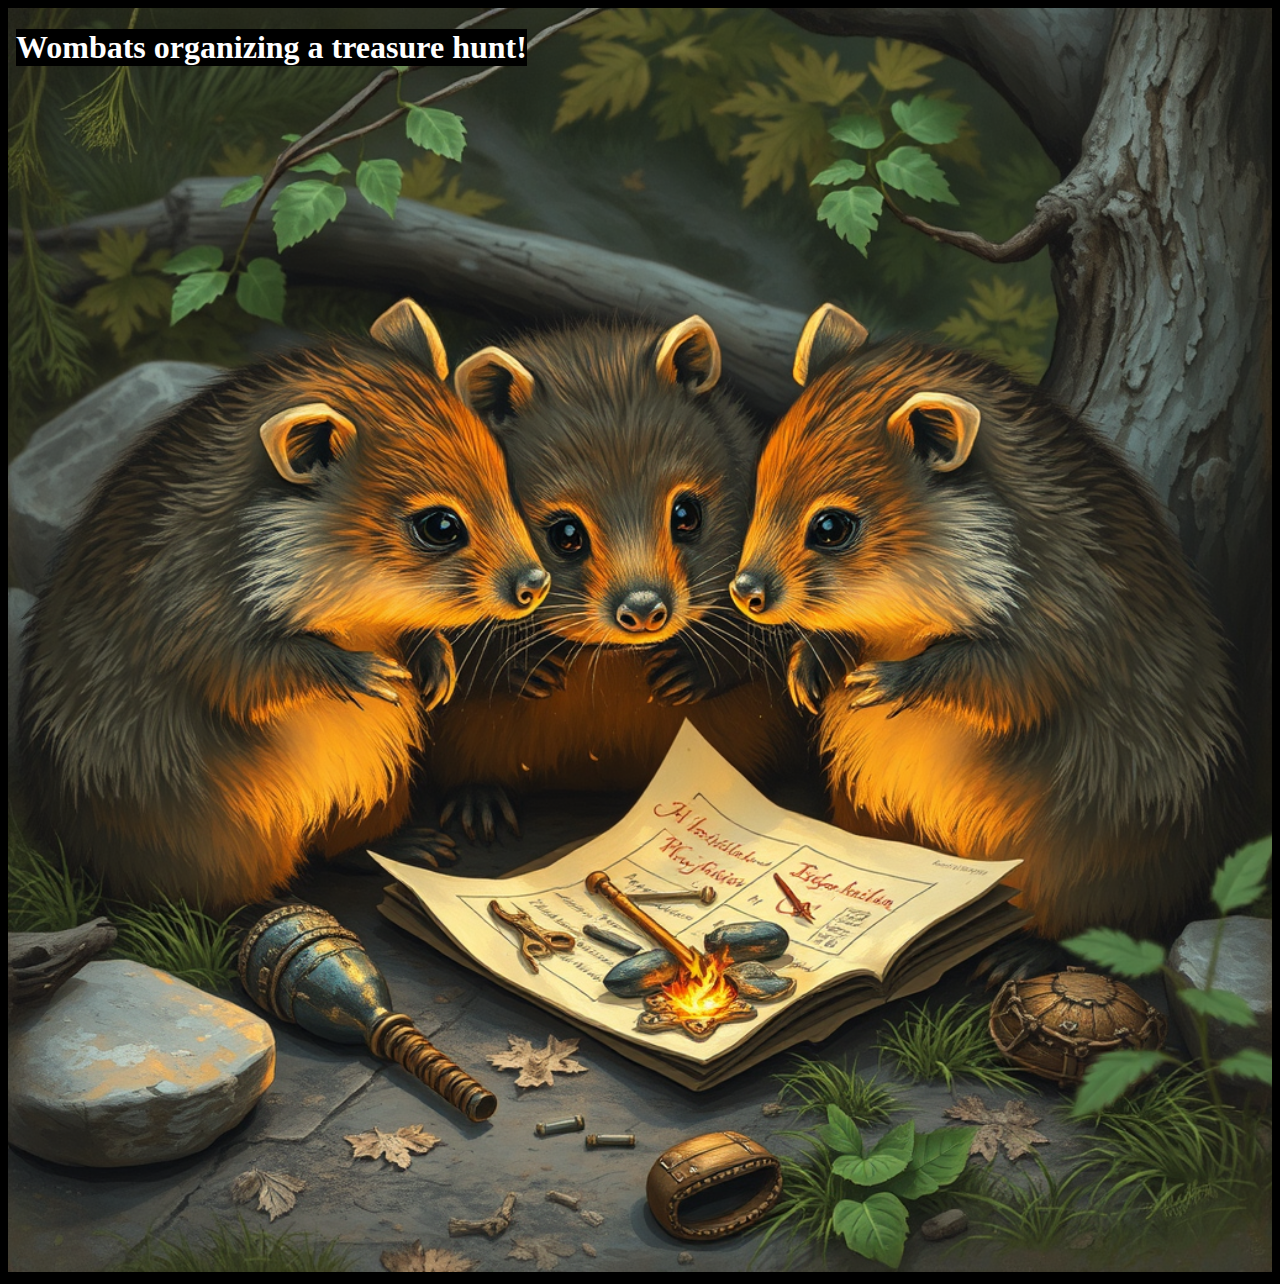
==== index.html @ 21701917 "commit init" ====
<!DOCTYPE html>
<html lang="en">
<head>
    <meta charset="UTF-8">
    <meta name="viewport" content="width=device-width, initial-scale=1.0">
    <title>Document</title>
    <link rel="stylesheet" href="style.css">
</head>
<body>
    <script src="index.js"></script>
    <div>
        <img src="/Wombats organiz1.png" alt="Wombats organiz1" style="width: 100%;">
        <div class="top-left">
            <h1>
                Wombats organizing a treasure hunt!
            </h1>
        </div>
    </div>
</body>
</html>
---- style.css ----
.top-left {
    position: absolute;
    top: 8px;
    left: 16px;
  }
  body{
    background-color: black;
  }
  h1{
    color: white;
    background-color: black;
  }
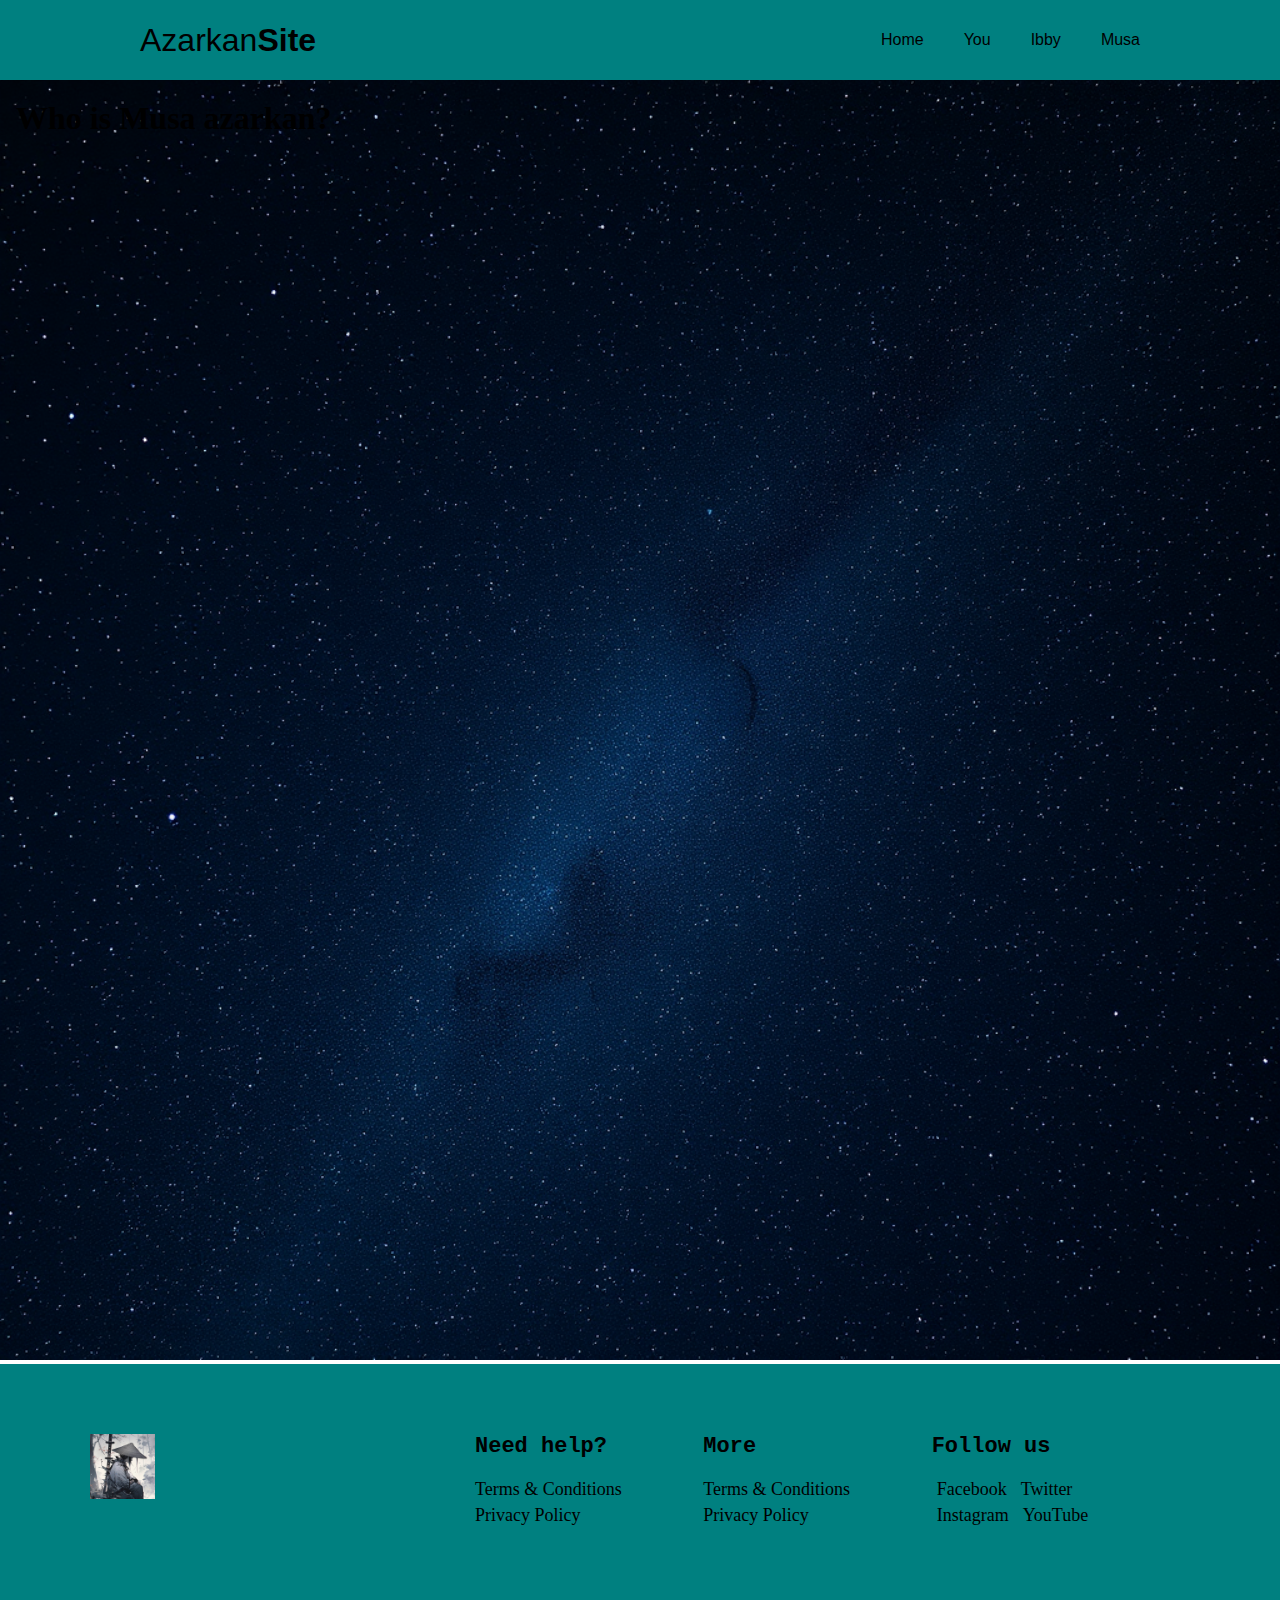
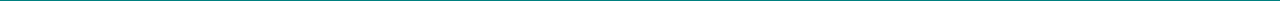
==== commit c2f9aec2: "a big update" ====
--- a/index.html
+++ b/index.html
@@ -5,15 +5,54 @@
     <meta name="viewport" content="width=device-width, initial-scale=1.0">
     <title>Document</title>
     <link rel="stylesheet" href="style.css">
+    <script src="index.js"></script>
 </head>
 <body>
-    <script src="index.js"></script>
+    <div class="header">
+        <div class="inner-header">
+            <div class="header-logo">
+                <h1>Azarkan<span>Site</span></h1>
+            </div>
+
+            <lu class="na">
+                <a href=""><li>Home</li></a>
+                <a href=""><li>You</li></a>
+                <a href=""><li>Ibby</li></a>
+                <a href=""><li>Musa</li></a>
+            </lu>
+        </div>
+    </div>
     <div>
-        <img src="/Wombats organiz1.png" alt="Wombats organiz1" style="width: 100%;">
+        <img src="/Space.png" alt="Wombats organiz1" style="width: 100%;">
         <div class="top-left">
-            <h1>
-                Wombats organizing a treasure hunt!
-            </h1>
+            <h1>Who is Musa azarkan?</h1>
+        </div>
+    </div>
+    <div class="footer">
+        <div class="inner-footer">
+            <div class="footer-logo">
+                <img src="/Musa.jpg" alt="space">
+            </div>
+
+            <div class="footer-2">
+                <h1>Need help?</h1>
+                <a href="">Terms &amp; Conditions</a>
+                <a href="">Privacy Policy</a>
+            </div>
+
+            <div class="footer-2">
+                <h1>More</h1>
+                <a href="">Terms &amp; Conditions</a>
+                <a href="">Privacy Policy</a>
+            </div>
+
+            <div class="footer-2">
+                <h1>Follow us</h1>
+                <li><a href="https://www.facebook.com/share/uGExGtoZ5u65TFUT/?mibextid=LQQJ4d">Facebook</a></li>
+                <li><a href="https://x.com/musa_azark?s=21">Twitter</a></li>
+                <li><a href="https://www.instagram.com/akhi.m.u.s.a?igsh=eGk3MWEyMmU3MWd5&utm_source=qr">Instagram</i></a></li>
+                <li><a href="https://youtube.com/@akhimusa?si=KzxWe0s3WX2rZna1">YouTube</a></li>
+            </div>
         </div>
     </div>
 </body>
--- a/style.css
+++ b/style.css
@@ -1,12 +1,136 @@
+*{
+  margin: 0;
+  padding: 0;
+  list-style: none;
+  text-decoration: none;
+}
+.header{
+  width: 100%;
+  height: 80px;
+  display: block;
+  background-color: teal;
+}
+.inner-header{
+  width: 1000px;
+  height: 100%;
+  display: block;
+  margin: 0 auto;
+}
+.header-logo{
+  height: 100%;
+  display: table;
+  float: left;
+}
+.header-logo h1{
+  color: rgb(0, 0, 0);
+  height: 100%;
+  display: table-cell;
+  vertical-align: middle;
+  font-family: 'Gill Sans', 'Gill Sans MT', Calibri, 'Trebuchet MS', sans-serif;
+  font-size: 32px;
+  font-weight: 400;
+}
+.header-logo h1 span{
+  font-weight: 900;
+}
+.na{
+  float: right;
+  height: 100%;
+}
+.na a{
+  height: 100%;
+  display: table;
+  float: left;
+  padding: 0px 20px;
+}
+.na a:last-child{
+  padding-right: 0;
+}
+.na a li{
+  display: table-cell;
+  vertical-align: middle;
+  height: 100%;
+  color: rgb(0, 0, 0);
+  font-family: Verdana, Geneva, Tahoma, sans-serif;
+  font-size: 16px;
+}
+.footer{
+  width: 100vw;
+  display: block;
+  overflow: hidden;
+  padding: 70px 0px;
+  box-sizing: border-box;
+  background-color: teal;
+}
+.inner-footer{
+  display: block;
+  margin: 0 auto;
+  width: 1100px;
+  height: 100%;
+}
+.inner-footer .footer-logo{
+  width: 35%;
+  float: left;
+  height: 100%;
+  display: block;
+}
+.inner-footer .footer-logo img{
+  width: 65px;
+  height: auto;
+}
+.inner-footer .footer-2{
+  width: calc(21.6666666667% - 20px);
+  margin-right: 10px;
+  float: left;
+  height: 100%;
+}
+.inner-footer .footer-2:last-child{
+  margin-right: 0;
+}
+.inner-footer .footer-2 h1{
+  font-family: 'Courier New', Courier, monospace;
+  font-size: 22px;
+  color: black;
+  display: block;
+  width: 100%;
+  margin-bottom: 20px;
+}
+.inner-footer .footer-2 a{
+  font-family: 'Times New Roman', Times, serif;
+  font-size: 18px;
+  color: rgb(0, 0, 0);
+  display: block;
+  font-weight: 200;
+  width: 100%;
+  padding-bottom: 5px;
+}
+.inner-footer .footer-2 li{
+  display: inline-block;
+  padding: 0 5px;
+  font-size: 20px;
+}
+.inner-footer .footer-2 span{
+  color: rgb(0, 0, 0);
+  font-family: Arial, Helvetica, sans-serif;
+  font-size: 16px;
+  font-weight: 200;
+  display: block;
+  width: 100%;
+  padding: 20px;
+}
+@media (max-width: 600px){
+  .footer .inner-footer{
+    width: 90%;
+  }
+
+  .inner-footer .footer-logo,
+  .inner-footer .footer-2{
+    width: 100%;
+    margin-bottom: 30px;
+  }
+}
 .top-left {
-    position: absolute;
-    top: 8px;
-    left: 16px;
-  }
-  body{
-    background-color: black;
-  }
-  h1{
-    color: white;
-    background-color: black;
-  }+  position: absolute;
+  top: 100px;
+  left: 16px;
+}
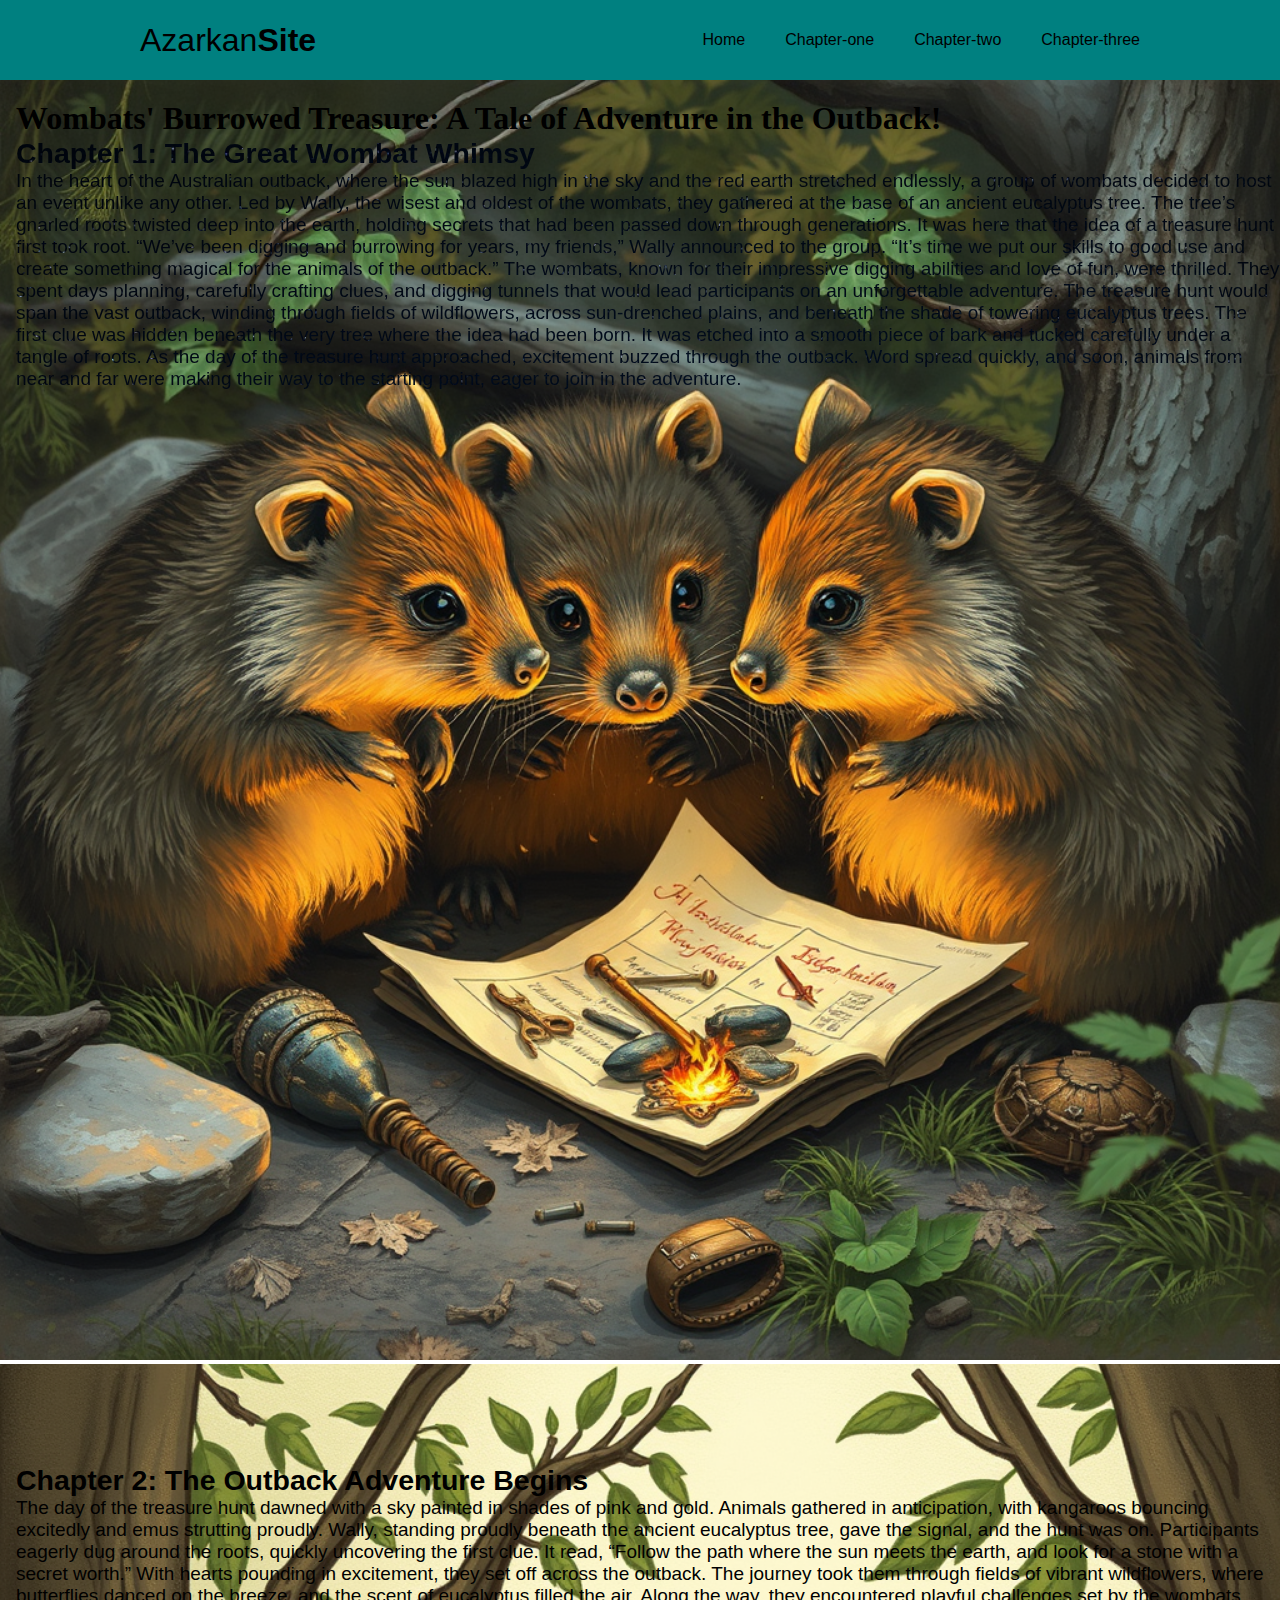
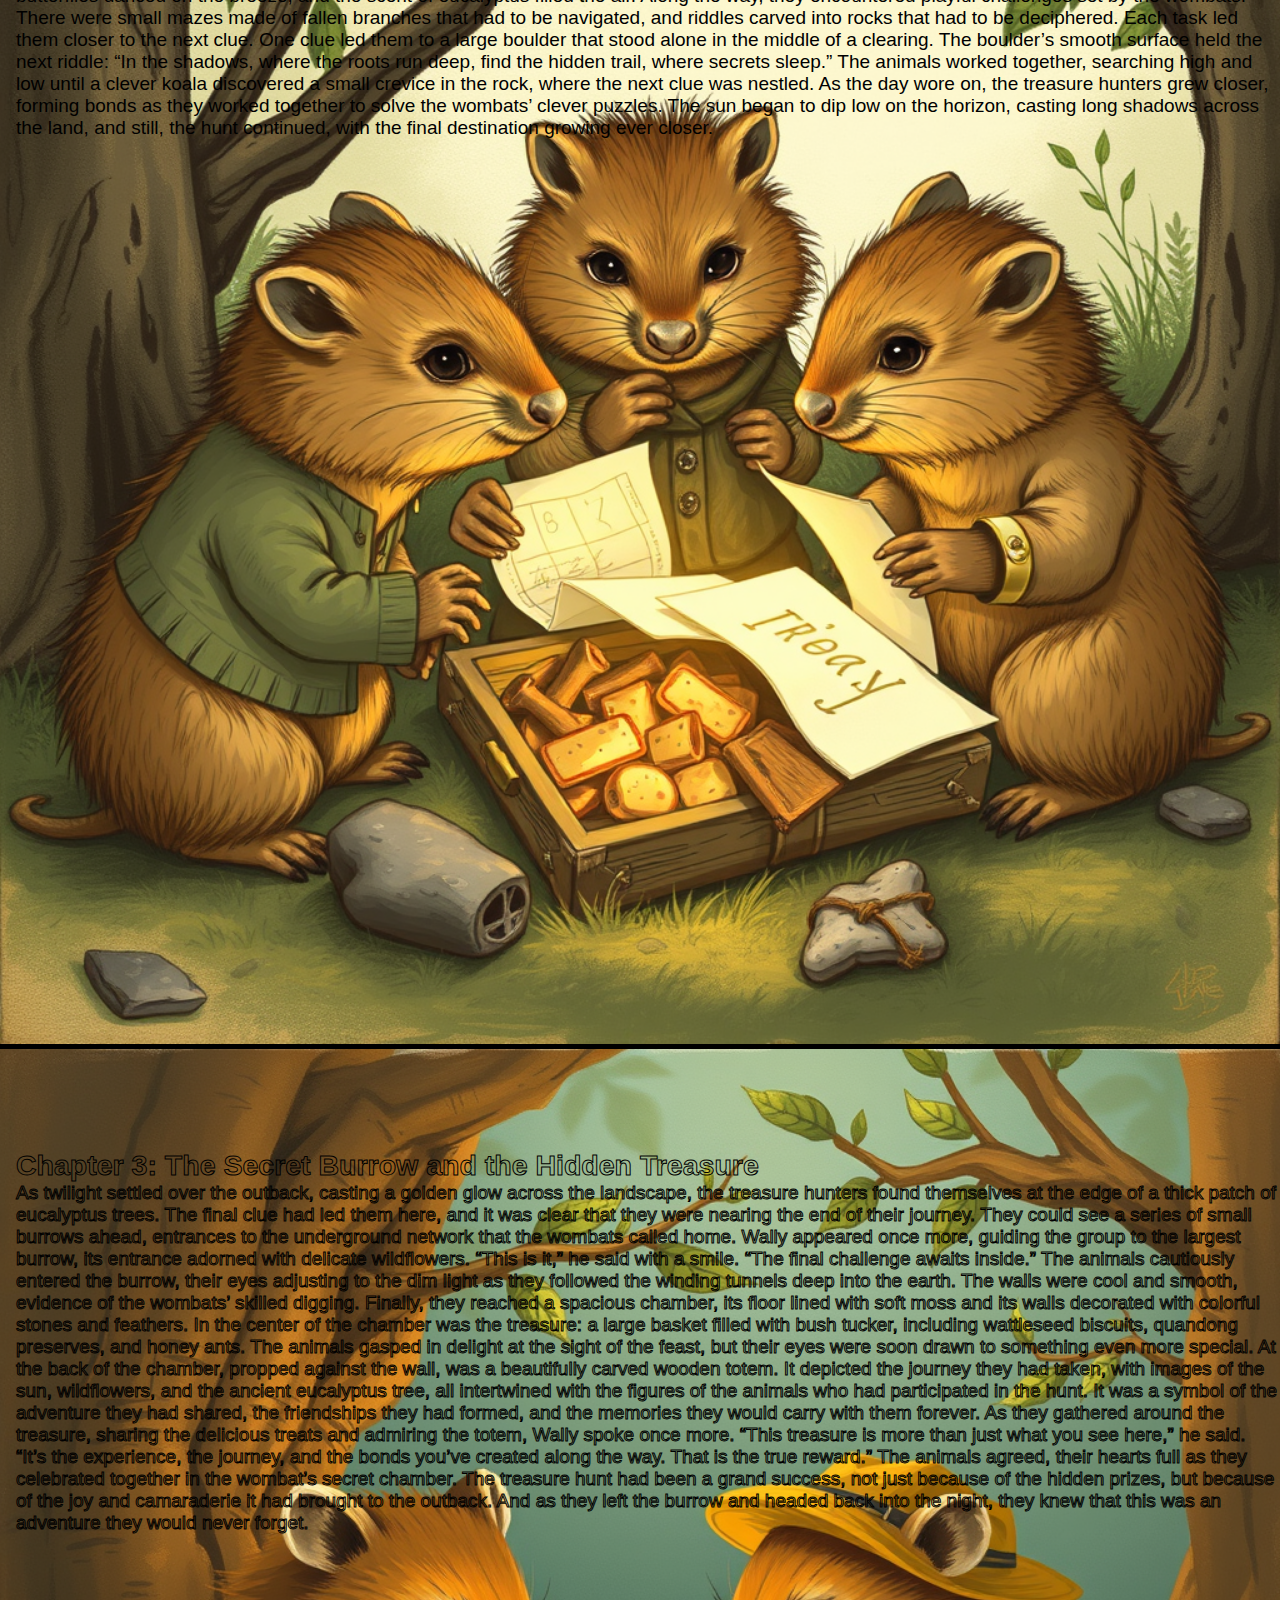
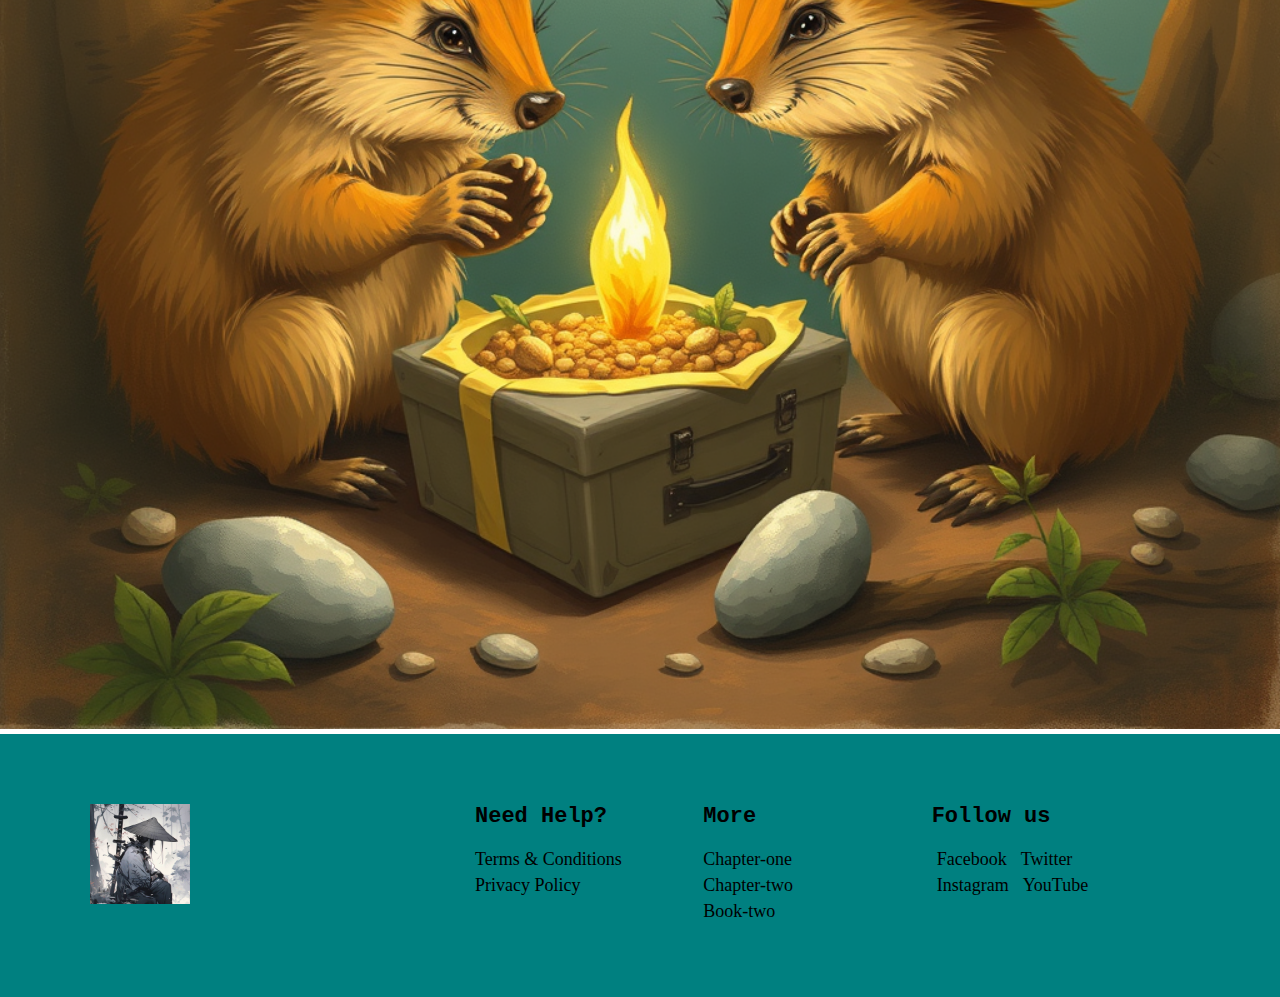
==== commit ebe0ca67: "Final" ====
--- a/index.html
+++ b/index.html
@@ -15,35 +15,88 @@
             </div>
 
             <lu class="na">
-                <a href=""><li>Home</li></a>
-                <a href=""><li>You</li></a>
-                <a href=""><li>Ibby</li></a>
-                <a href=""><li>Musa</li></a>
+                <a href="#top"><li>Home</li></a>
+                <a href="#Chapter-one"><li>Chapter-one</li></a>
+                <a href="#Chapter-two"><li>Chapter-two</li></a>
+                <a href="#Chapter-three"><li>Chapter-three</li></a>
             </lu>
         </div>
     </div>
     <div>
-        <img src="/Space.png" alt="Wombats organiz1" style="width: 100%;">
-        <div class="top-left">
-            <h1>Who is Musa azarkan?</h1>
+        <img src="Wombats organiz1.png" alt="Wombats organiz1" style="width: 100%;">
+        <div class="top">
+            <h1>Wombats' Burrowed Treasure: A Tale of Adventure in the Outback!</h1>
+            <div id="Chapter-one">
+                <h2>
+                    Chapter 1: The Great Wombat Whimsy
+                </h2>
+                <p>In the heart of the Australian outback, where the sun blazed high in the sky and the red earth stretched endlessly, a group of wombats decided to host an event unlike any other. Led by Wally, the wisest and oldest of the wombats, they gathered at the base of an ancient eucalyptus tree. The tree’s gnarled roots twisted deep into the earth, holding secrets that had been passed down through generations. It was here that the idea of a treasure hunt first took root.
+    
+                    “We’ve been digging and burrowing for years, my friends,” Wally announced to the group. “It’s time we put our skills to good use and create something magical for the animals of the outback.”
+                    
+                    The wombats, known for their impressive digging abilities and love of fun, were thrilled. They spent days planning, carefully crafting clues, and digging tunnels that would lead participants on an unforgettable adventure. The treasure hunt would span the vast outback, winding through fields of wildflowers, across sun-drenched plains, and beneath the shade of towering eucalyptus trees.
+                    
+                    The first clue was hidden beneath the very tree where the idea had been born. It was etched into a smooth piece of bark and tucked carefully under a tangle of roots. As the day of the treasure hunt approached, excitement buzzed through the outback. Word spread quickly, and soon, animals from near and far were making their way to the starting point, eager to join in the adventure.</p>
+            </div>
+        </div>
+    </div>
+    <div id="Chapter-two">
+        <img src="Wombats organiz2.png" alt="Wombats organiz1" style="width: 100%;">
+        <div class="mid">
+            <h2>
+                Chapter 2: The Outback Adventure Begins
+            </h2>
+            <p>The day of the treasure hunt dawned with a sky painted in shades of pink and gold. Animals gathered in anticipation, with kangaroos bouncing excitedly and emus strutting proudly. Wally, standing proudly beneath the ancient eucalyptus tree, gave the signal, and the hunt was on.
+    
+                Participants eagerly dug around the roots, quickly uncovering the first clue. It read, “Follow the path where the sun meets the earth, and look for a stone with a secret worth.” With hearts pounding in excitement, they set off across the outback.
+                
+                The journey took them through fields of vibrant wildflowers, where butterflies danced on the breeze, and the scent of eucalyptus filled the air. Along the way, they encountered playful challenges set by the wombats. There were small mazes made of fallen branches that had to be navigated, and riddles carved into rocks that had to be deciphered. Each task led them closer to the next clue.
+                
+                One clue led them to a large boulder that stood alone in the middle of a clearing. The boulder’s smooth surface held the next riddle: “In the shadows, where the roots run deep, find the hidden trail, where secrets sleep.” The animals worked together, searching high and low until a clever koala discovered a small crevice in the rock, where the next clue was nestled.
+                
+                As the day wore on, the treasure hunters grew closer, forming bonds as they worked together to solve the wombats’ clever puzzles. The sun began to dip low on the horizon, casting long shadows across the land, and still, the hunt continued, with the final destination growing ever closer.</p>
+        </div>
+    </div>
+    <div>
+        <div id="Chapter-three">
+            <img src="Wombats organiz3.png" alt="Wombats organiz1" style="width: 100%;">
+            <div class="bot">
+                <h2>
+                    Chapter 3: The Secret Burrow and the Hidden Treasure
+                </h2>
+                <p>As twilight settled over the outback, casting a golden glow across the landscape, the treasure hunters found themselves at the edge of a thick patch of eucalyptus trees. The final clue had led them here, and it was clear that they were nearing the end of their journey. They could see a series of small burrows ahead, entrances to the underground network that the wombats called home.
+    
+                    Wally appeared once more, guiding the group to the largest burrow, its entrance adorned with delicate wildflowers. “This is it,” he said with a smile. “The final challenge awaits inside.”
+                    
+                    The animals cautiously entered the burrow, their eyes adjusting to the dim light as they followed the winding tunnels deep into the earth. The walls were cool and smooth, evidence of the wombats’ skilled digging. Finally, they reached a spacious chamber, its floor lined with soft moss and its walls decorated with colorful stones and feathers.
+                    
+                    In the center of the chamber was the treasure: a large basket filled with bush tucker, including wattleseed biscuits, quandong preserves, and honey ants. The animals gasped in delight at the sight of the feast, but their eyes were soon drawn to something even more special.
+                    
+                    At the back of the chamber, propped against the wall, was a beautifully carved wooden totem. It depicted the journey they had taken, with images of the sun, wildflowers, and the ancient eucalyptus tree, all intertwined with the figures of the animals who had participated in the hunt. It was a symbol of the adventure they had shared, the friendships they had formed, and the memories they would carry with them forever.
+                    
+                    As they gathered around the treasure, sharing the delicious treats and admiring the totem, Wally spoke once more. “This treasure is more than just what you see here,” he said. “It’s the experience, the journey, and the bonds you’ve created along the way. That is the true reward.”
+                    
+                    The animals agreed, their hearts full as they celebrated together in the wombat’s secret chamber. The treasure hunt had been a grand success, not just because of the hidden prizes, but because of the joy and camaraderie it had brought to the outback. And as they left the burrow and headed back into the night, they knew that this was an adventure they would never forget.</p>
+            </div>
         </div>
     </div>
     <div class="footer">
         <div class="inner-footer">
             <div class="footer-logo">
-                <img src="/Musa.jpg" alt="space">
+                <img src="/Musa.jpg" alt="Musa">
             </div>
 
             <div class="footer-2">
-                <h1>Need help?</h1>
-                <a href="">Terms &amp; Conditions</a>
-                <a href="">Privacy Policy</a>
+                <h1>Need Help?</h1>
+                <a href="/Terms & Conditions.html">Terms &amp; Conditions</a>
+                <a href="/Privacy Policy.html">Privacy Policy</a>
             </div>
-
+            
             <div class="footer-2">
                 <h1>More</h1>
-                <a href="">Terms &amp; Conditions</a>
-                <a href="">Privacy Policy</a>
+                <a href="#Chapter-one">Chapter-one</a>
+                <a href="#Chapter-two">Chapter-two</a>
+                <a href="#Chapter-two">Book-two</a>
             </div>
 
             <div class="footer-2">
--- a/style.css
+++ b/style.css
@@ -3,6 +3,9 @@
   padding: 0;
   list-style: none;
   text-decoration: none;
+}
+html{
+  scroll-behavior: smooth;
 }
 .header{
   width: 100%;
@@ -75,7 +78,7 @@
   display: block;
 }
 .inner-footer .footer-logo img{
-  width: 65px;
+  width: 100px;
   height: auto;
 }
 .inner-footer .footer-2{
@@ -129,8 +132,44 @@
     margin-bottom: 30px;
   }
 }
-.top-left {
+.top {
   position: absolute;
   top: 100px;
   left: 16px;
 }
+#Chapter-one{
+  position: relative;
+  font-family: 'Franklin Gothic Medium', 'Arial Narrow', Arial, sans-serif;
+  font-size: 19px;
+  background-image: url(Space.png);
+  background-size: cover;
+  background-clip: text;
+  color: transparent;
+}
+#Chapter-two{
+  .mid{
+    position: absolute;
+  top: 100px;
+  left: 16px;
+  }
+  position: relative;
+  font-family: 'Franklin Gothic Medium', 'Arial Narrow', Arial, sans-serif;
+  font-size: 19px;
+  background-color: black;
+}
+#Chapter-three{
+  .bot{
+    position: absolute;
+  top: 100px;
+  left: 16px;
+  }
+  position: relative;
+  font-family: 'Franklin Gothic Medium', 'Arial Narrow', Arial, sans-serif;
+  font-size: 19px;
+  color: transparent;
+  -webkit-text-stroke: 1px black;
+}
+.inner-header .header-logo img{
+  width: 50px;
+  height: auto;
+}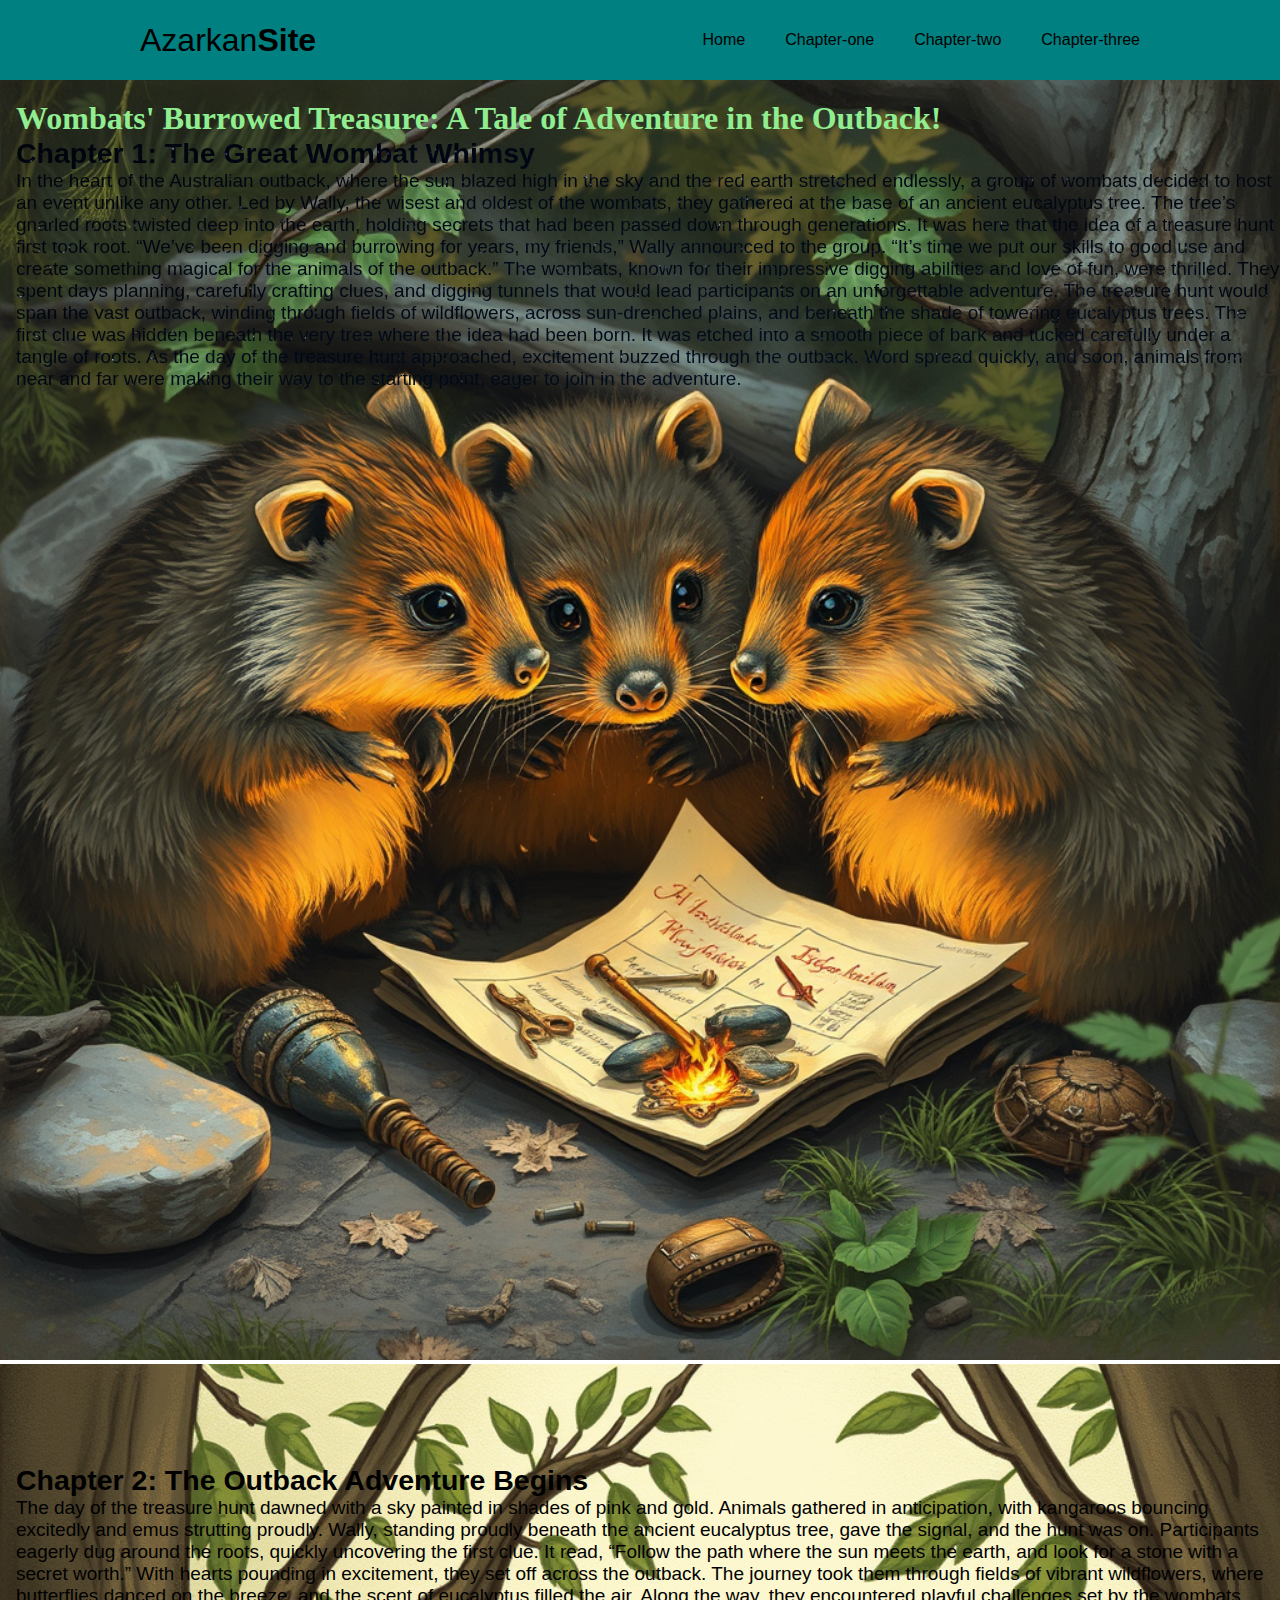
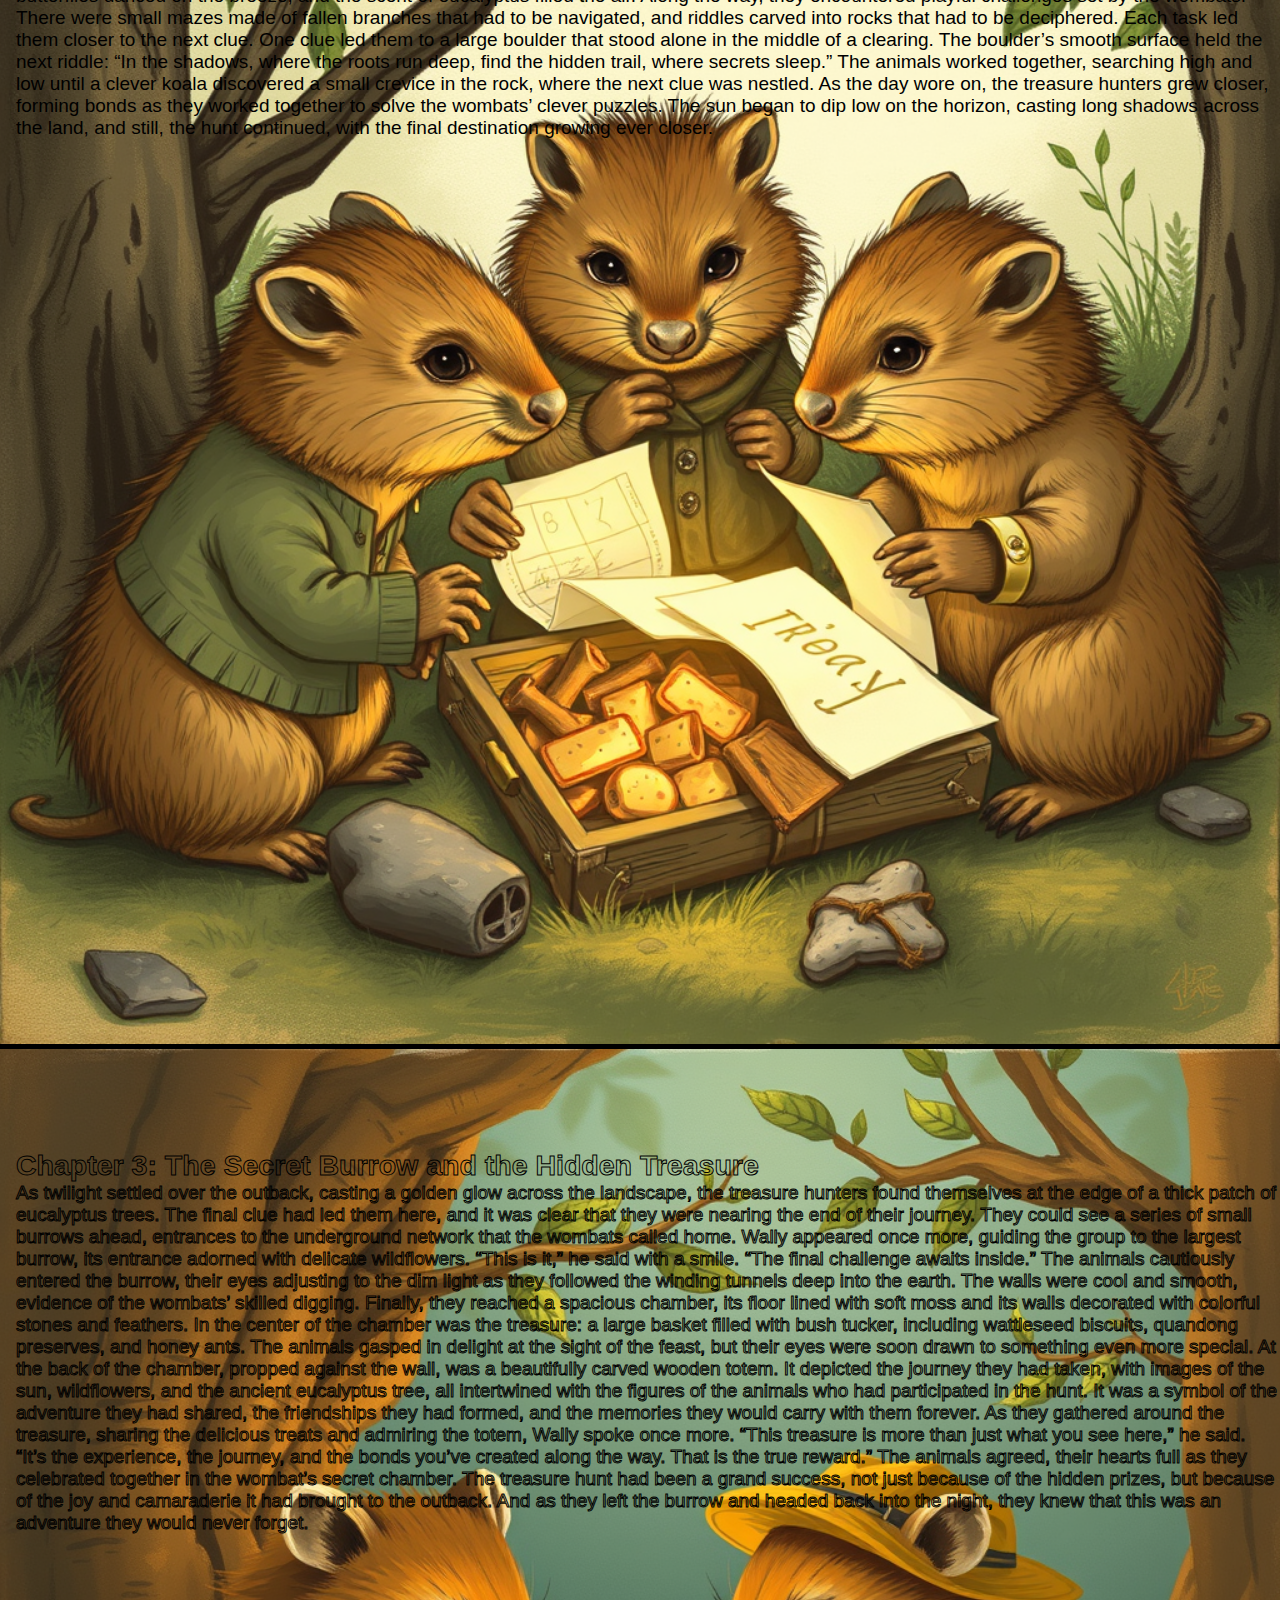
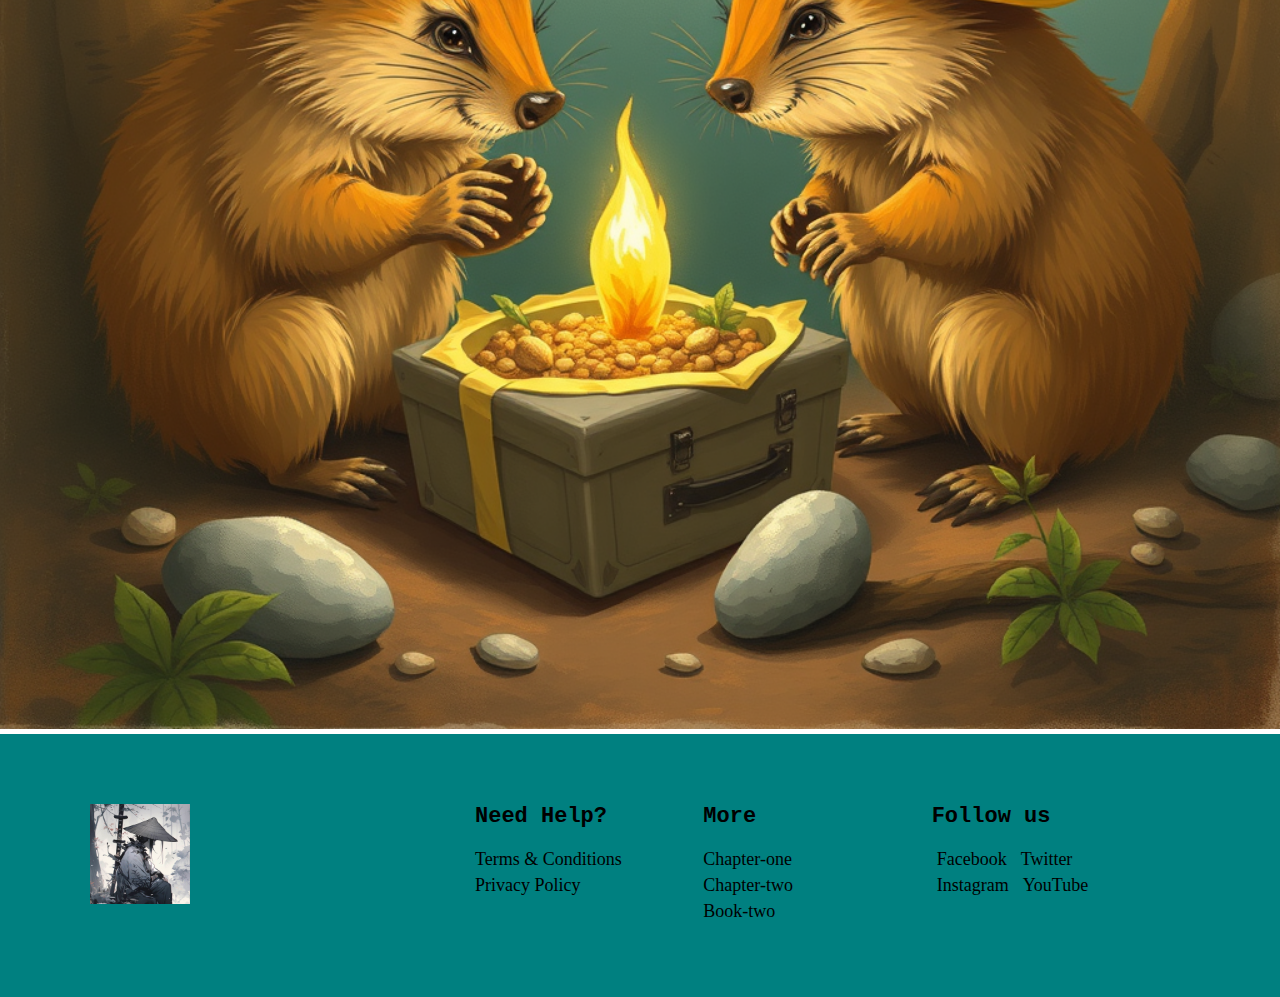
==== commit b4ddc396: "final" ====
--- a/index.html
+++ b/index.html
@@ -5,6 +5,7 @@
     <meta name="viewport" content="width=device-width, initial-scale=1.0">
     <title>Document</title>
     <link rel="stylesheet" href="style.css">
+    <link rel="stylesheet" href="pseudo.css">
     <script src="index.js"></script>
 </head>
 <body>
@@ -25,7 +26,7 @@
     <div>
         <img src="Wombats organiz1.png" alt="Wombats organiz1" style="width: 100%;">
         <div class="top">
-            <h1>Wombats' Burrowed Treasure: A Tale of Adventure in the Outback!</h1>
+            <h1 class="yup">Wombats' Burrowed Treasure: A Tale of Adventure in the Outback!</h1>
             <div id="Chapter-one">
                 <h2>
                     Chapter 1: The Great Wombat Whimsy
--- a/style.css
+++ b/style.css
@@ -172,4 +172,7 @@
 .inner-header .header-logo img{
   width: 50px;
   height: auto;
+}
+.yup{
+  color: lightgreen;
 }--- a/pseudo.css
+++ b/pseudo.css
@@ -0,0 +1,4 @@
+::selection{
+    color: black;
+    background-color: red;
+  }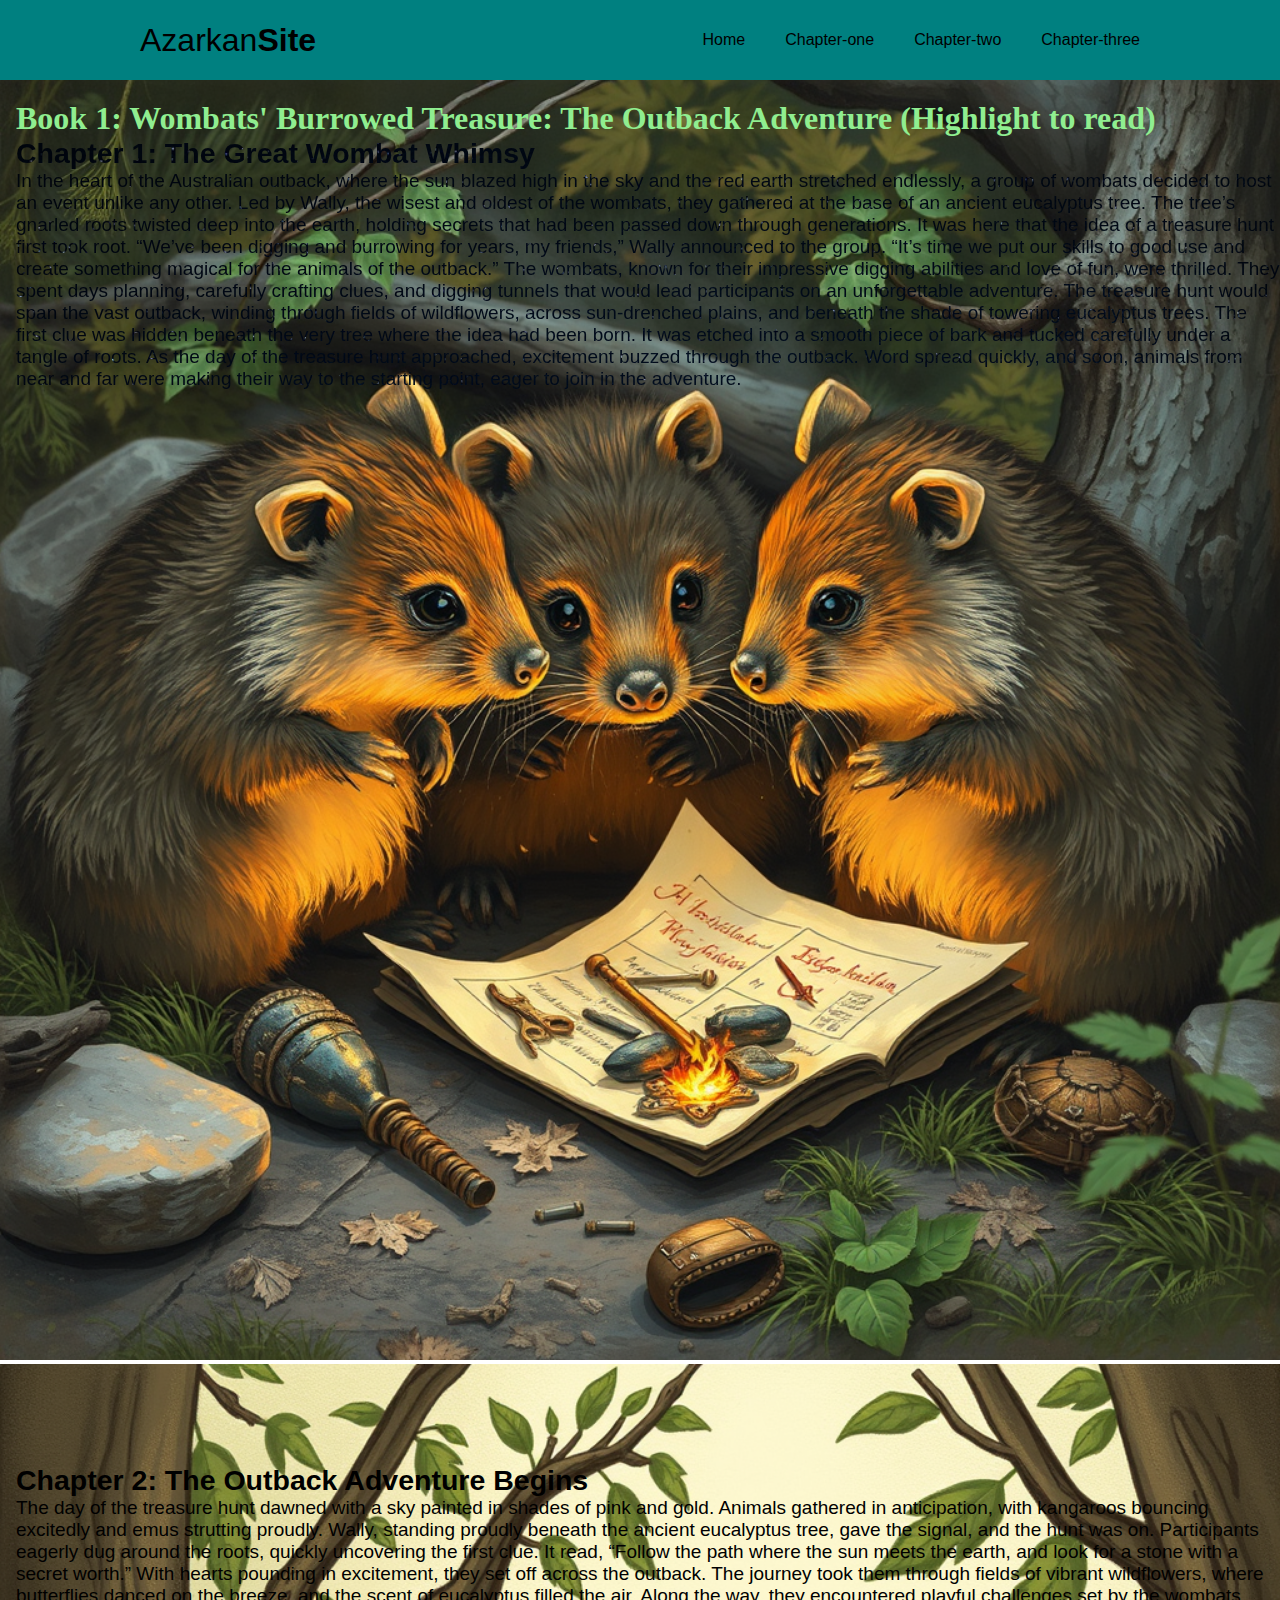
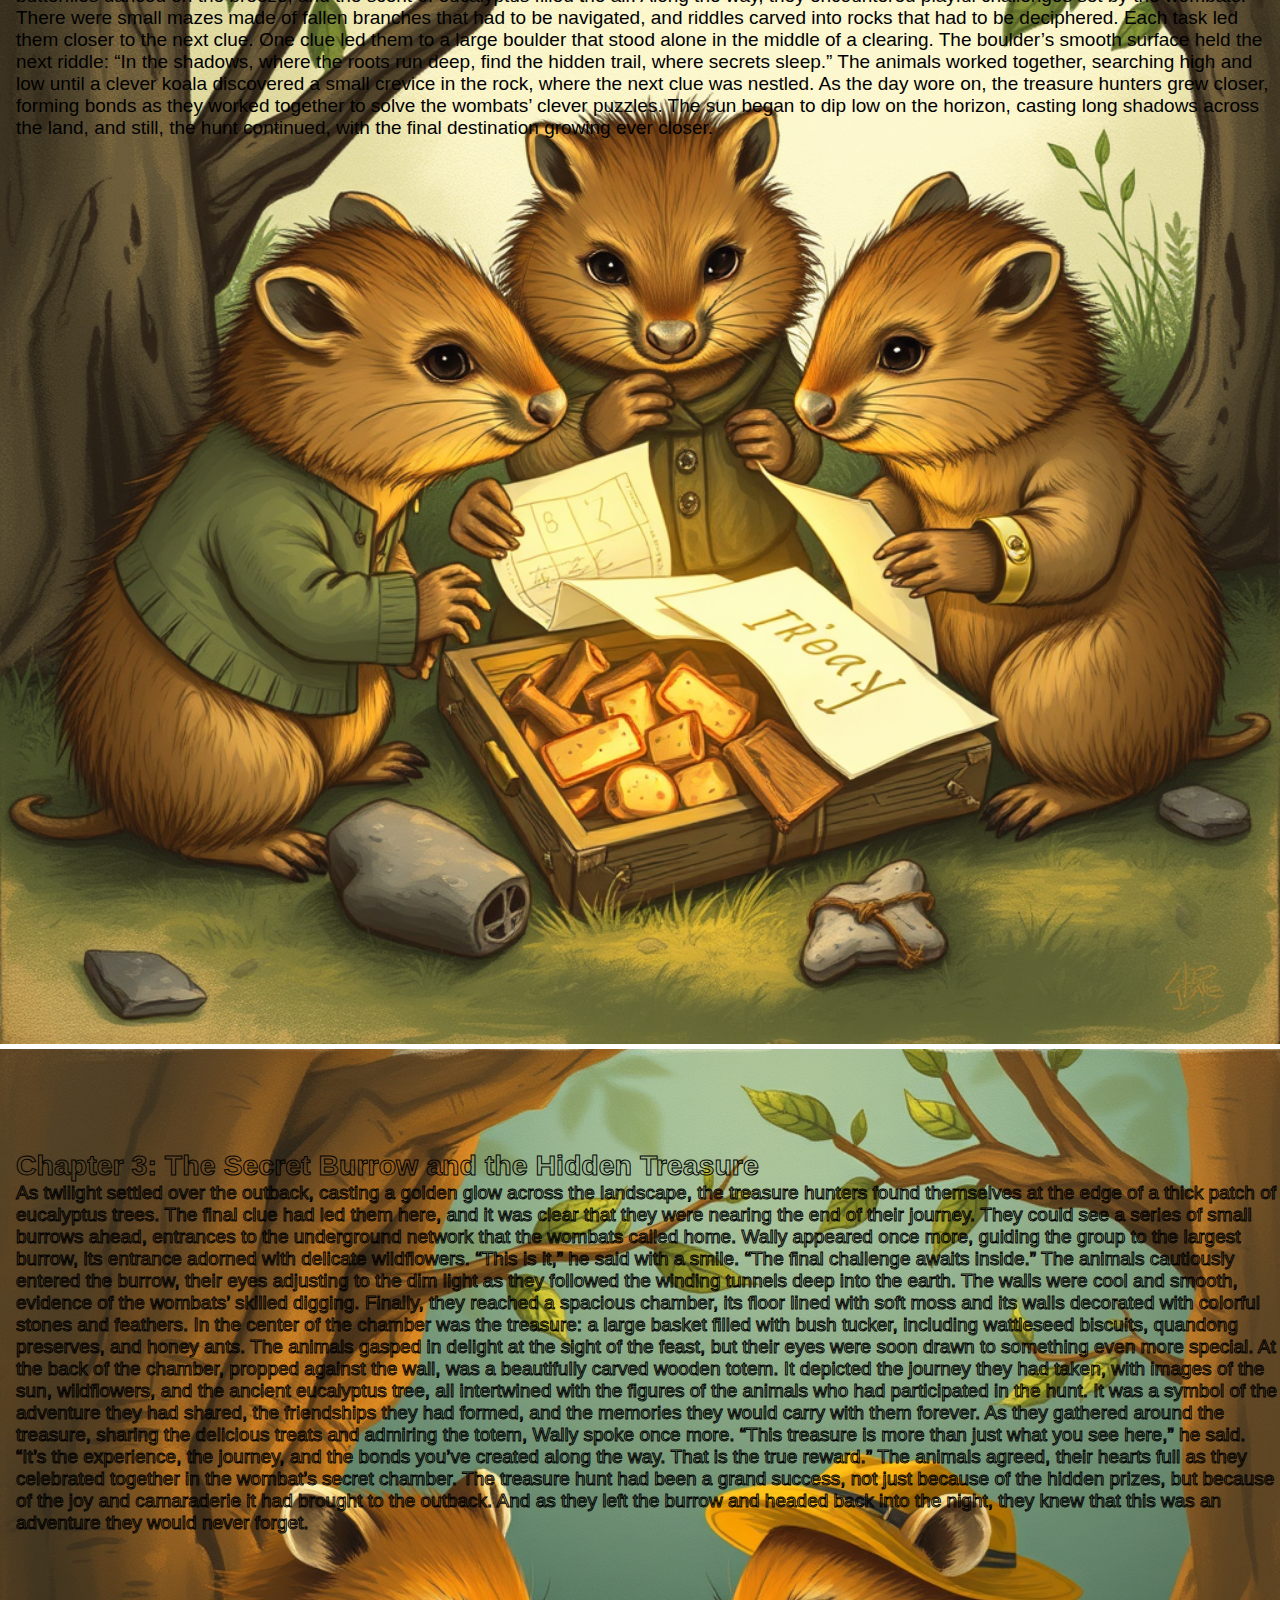
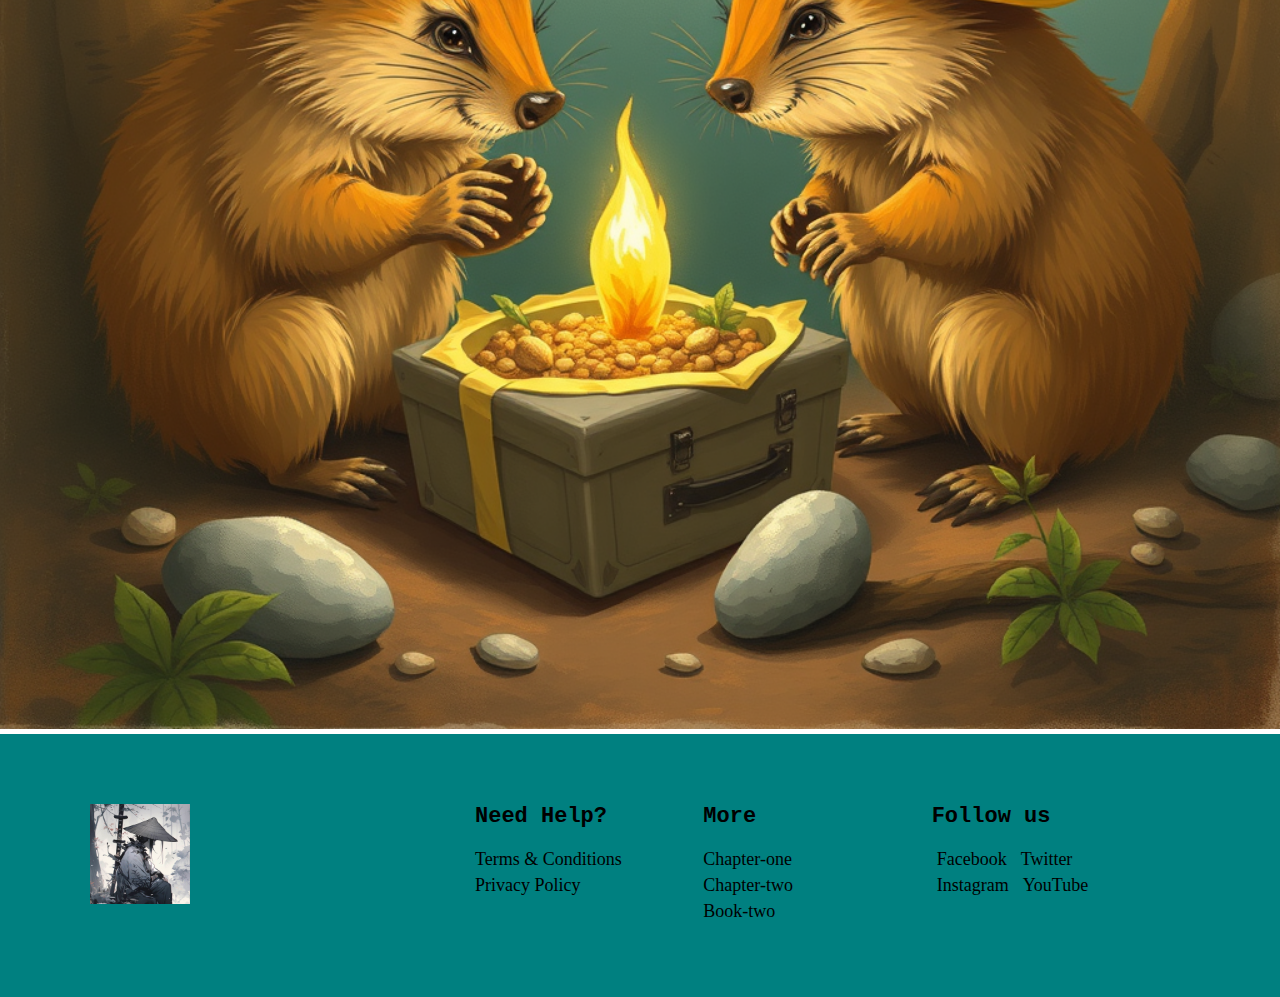
==== commit 6e1e9c99: "secret update" ====
--- a/index.html
+++ b/index.html
@@ -26,7 +26,7 @@
     <div>
         <img src="Wombats organiz1.png" alt="Wombats organiz1" style="width: 100%;">
         <div class="top">
-            <h1 class="yup">Wombats' Burrowed Treasure: A Tale of Adventure in the Outback!</h1>
+            <h1 class="yup">Book 1: Wombats' Burrowed Treasure: The Outback Adventure (Highlight to read)</h1>
             <div id="Chapter-one">
                 <h2>
                     Chapter 1: The Great Wombat Whimsy
@@ -97,7 +97,7 @@
                 <h1>More</h1>
                 <a href="#Chapter-one">Chapter-one</a>
                 <a href="#Chapter-two">Chapter-two</a>
-                <a href="#Chapter-two">Book-two</a>
+                <a href="/book2.html">Book-two</a>
             </div>
 
             <div class="footer-2">
--- a/style.css
+++ b/style.css
@@ -155,7 +155,6 @@
   position: relative;
   font-family: 'Franklin Gothic Medium', 'Arial Narrow', Arial, sans-serif;
   font-size: 19px;
-  background-color: black;
 }
 #Chapter-three{
   .bot{
@@ -175,4 +174,7 @@
 }
 .yup{
   color: lightgreen;
+}
+.white{
+  color: whitesmoke;
 }